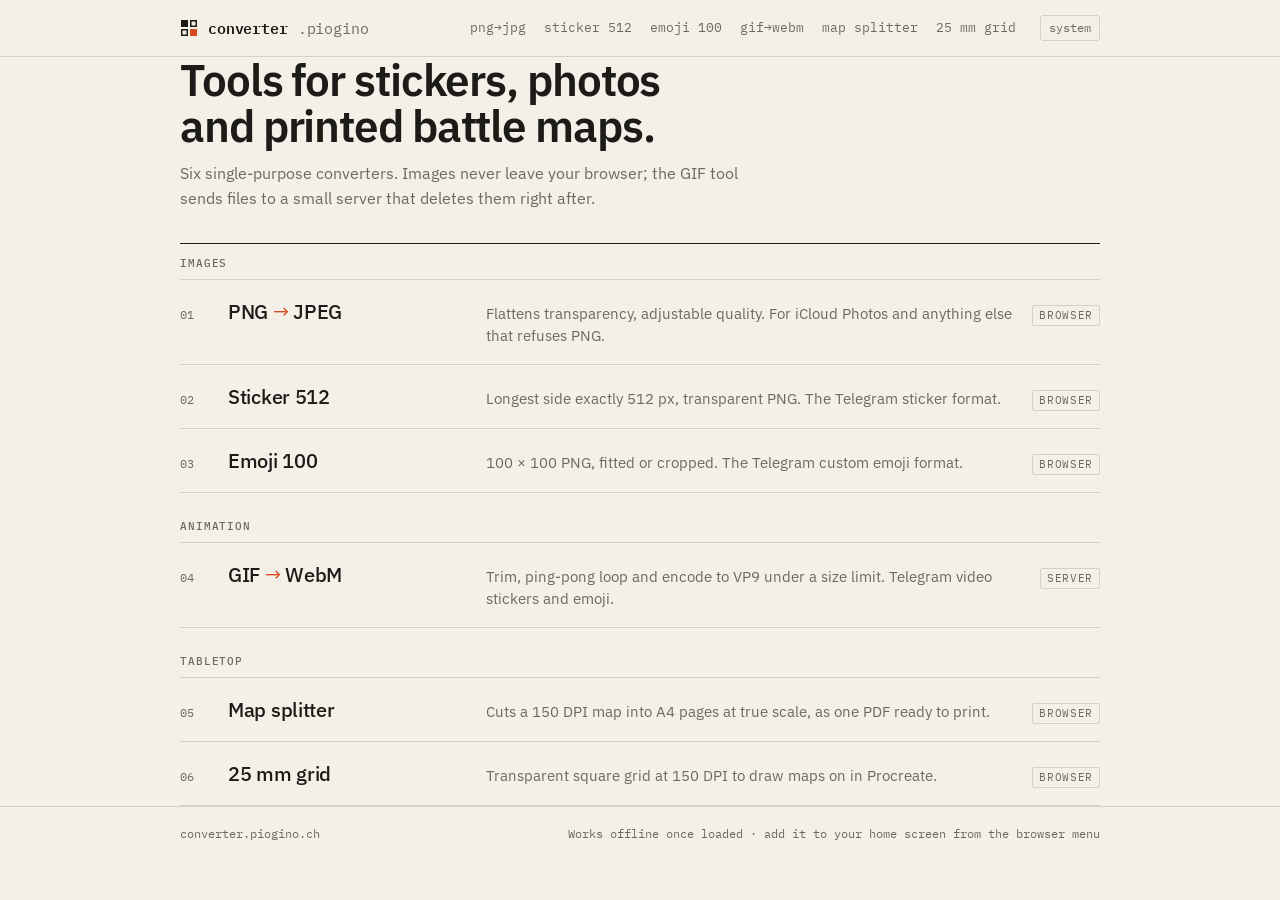
==== index.html @ 62ec0eb8 "Redesign frontend with shared stylesheet and per-tool scripts Replace the old assets/scripts and ass" ====
<!doctype html>
<html lang="en">
<head>
  <meta charset="utf-8">
  <meta name="viewport" content="width=device-width, initial-scale=1">
  <title>converter.piogino</title>
  <meta name="description" content="Small file tools: PNG to JPEG, Telegram stickers and emoji, GIF to WebM, battle map splitting and 25 mm grids.">
  <link rel="canonical" href="https://converter.piogino.ch/">
  <link rel="icon" href="/assets/icons/icon.svg" type="image/svg+xml">
  <link rel="apple-touch-icon" href="/assets/icons/icon-192.png">
  <link rel="manifest" href="/manifest.json">
  <meta name="theme-color" content="#f3f0e8" media="(prefers-color-scheme: light)">
  <meta name="theme-color" content="#151412" media="(prefers-color-scheme: dark)">
  <link rel="preconnect" href="https://fonts.googleapis.com">
  <link rel="preconnect" href="https://fonts.gstatic.com" crossorigin>
  <link rel="stylesheet" href="https://fonts.googleapis.com/css2?family=IBM+Plex+Mono:wght@400;500;600&family=IBM+Plex+Sans:wght@400;500;600&display=swap">
  <link rel="stylesheet" href="/assets/site.css">
  <script>try{var t=localStorage.getItem('preferred-theme');if(t==='light'||t==='dark')document.documentElement.dataset.theme=t}catch(e){}</script>
</head>
<body>
  <header class="site-head">
    <div class="wrap">
      <a class="mark" href="/"><svg viewBox="0 0 18 18" aria-hidden="true"><rect x="1" y="1" width="7" height="7" fill="currentColor"/><rect x="10.75" y="1.75" width="5.5" height="5.5" fill="none" stroke="currentColor" stroke-width="1.5"/><rect x="1.75" y="10.75" width="5.5" height="5.5" fill="none" stroke="currentColor" stroke-width="1.5"/><rect x="10" y="10" width="7" height="7" fill="var(--accent)"/></svg>converter<span>.piogino</span></a>
      <nav class="tools-nav" aria-label="Tools">
        <a href="/pages/converters/png-to-jpeg.html">png→jpg</a>
        <a href="/pages/converters/png-stickers.html">sticker 512</a>
        <a href="/pages/converters/png-icons.html">emoji 100</a>
        <a href="/pages/converters/gif-to-webm.html">gif→webm</a>
        <a href="/pages/converters/image-splitter.html">map splitter</a>
        <a href="/pages/converters/grid-generator.html">25 mm grid</a>
      </nav>
      <button class="theme-btn" type="button">system</button>
    </div>
  </header>

  <main class="wrap">
    <div class="intro">
      <h1>Tools for stickers, photos<br>and printed battle maps.</h1>
      <p>Six single-purpose converters. Images never leave your browser; the GIF tool sends files to a small server that deletes them right after.</p>
    </div>

    <ol class="index">
      <li class="index-group">Images</li>
      <li><a href="/pages/converters/png-to-jpeg.html">
        <span class="n">01</span>
        <span class="t">PNG <span class="arrow">→</span> JPEG</span>
        <span class="d">Flattens transparency, adjustable quality. For iCloud Photos and anything else that refuses PNG.</span>
        <span class="w">browser</span>
      </a></li>
      <li><a href="/pages/converters/png-stickers.html">
        <span class="n">02</span>
        <span class="t">Sticker 512</span>
        <span class="d">Longest side exactly 512 px, transparent PNG. The Telegram sticker format.</span>
        <span class="w">browser</span>
      </a></li>
      <li><a href="/pages/converters/png-icons.html">
        <span class="n">03</span>
        <span class="t">Emoji 100</span>
        <span class="d">100 × 100 PNG, fitted or cropped. The Telegram custom emoji format.</span>
        <span class="w">browser</span>
      </a></li>

      <li class="index-group">Animation</li>
      <li><a href="/pages/converters/gif-to-webm.html">
        <span class="n">04</span>
        <span class="t">GIF <span class="arrow">→</span> WebM</span>
        <span class="d">Trim, ping-pong loop and encode to VP9 under a size limit. Telegram video stickers and emoji.</span>
        <span class="w">server</span>
      </a></li>

      <li class="index-group">Tabletop</li>
      <li><a href="/pages/converters/image-splitter.html">
        <span class="n">05</span>
        <span class="t">Map splitter</span>
        <span class="d">Cuts a 150 DPI map into A4 pages at true scale, as one PDF ready to print.</span>
        <span class="w">browser</span>
      </a></li>
      <li><a href="/pages/converters/grid-generator.html">
        <span class="n">06</span>
        <span class="t">25 mm grid</span>
        <span class="d">Transparent square grid at 150 DPI to draw maps on in Procreate.</span>
        <span class="w">browser</span>
      </a></li>
    </ol>
  </main>

  <footer class="site-foot">
    <div class="wrap">
      <span>converter.piogino.ch</span>
      <span>Works offline once loaded · add it to your home screen from the browser menu</span>
    </div>
  </footer>

  <script src="/assets/js/core.js"></script>
</body>
</html>
---- assets/site.css ----
/* converter.piogino.ch — one stylesheet for every page. */

:root {
  --paper: #f3f0e8;
  --paper-2: #ebe7dc;
  --ink: #1c1b18;
  --muted: #6e695f;
  --rule: #d6d0c2;
  --accent: #d9481f;
  --accent-ink: #ffffff;
  --ok: #2f7d4f;
  --bad: #b3261e;
  --checker-a: #e4dfd3;
  --checker-b: #f3f0e8;

  --sans: "IBM Plex Sans", system-ui, -apple-system, "Segoe UI", sans-serif;
  --mono: "IBM Plex Mono", ui-monospace, "SF Mono", Menlo, Consolas, monospace;
  --radius: 3px;
  --page: 960px;
  color-scheme: light;
}

@media (prefers-color-scheme: dark) {
  :root:not([data-theme="light"]) {
    --paper: #151412;
    --paper-2: #1d1c19;
    --ink: #ebe6da;
    --muted: #9b958a;
    --rule: #34312b;
    --accent: #ff6a3d;
    --accent-ink: #151412;
    --ok: #6cc28d;
    --bad: #ff8a80;
    --checker-a: #24221e;
    --checker-b: #1b1a17;
    color-scheme: dark;
  }
}
:root[data-theme="dark"] {
  --paper: #151412;
  --paper-2: #1d1c19;
  --ink: #ebe6da;
  --muted: #9b958a;
  --rule: #34312b;
  --accent: #ff6a3d;
  --accent-ink: #151412;
  --ok: #6cc28d;
  --bad: #ff8a80;
  --checker-a: #24221e;
  --checker-b: #1b1a17;
  color-scheme: dark;
}

*, *::before, *::after { box-sizing: border-box; }

html { -webkit-text-size-adjust: 100%; }

body {
  margin: 0;
  background: var(--paper);
  color: var(--ink);
  font: 400 16px/1.55 var(--sans);
  -webkit-font-smoothing: antialiased;
}

a { color: inherit; text-decoration-color: var(--rule); text-underline-offset: 3px; }
a:hover { text-decoration-color: var(--accent); }

:focus-visible { outline: 2px solid var(--accent); outline-offset: 2px; }

.wrap { max-width: var(--page); margin: 0 auto; padding: 0 20px; }

/* ---------- header ---------- */

.site-head {
  border-bottom: 1px solid var(--rule);
}
.site-head .wrap {
  display: flex;
  align-items: center;
  gap: 24px;
  min-height: 56px;
  flex-wrap: wrap;
}
.mark {
  font: 600 15px/1 var(--mono);
  letter-spacing: -0.01em;
  text-decoration: none;
  display: inline-flex;
  align-items: center;
  gap: 10px;
}
.mark span { color: var(--muted); font-weight: 400; }
.mark svg { width: 18px; height: 18px; }

.tools-nav {
  display: flex;
  gap: 4px 18px;
  flex-wrap: wrap;
  font: 400 13px/1 var(--mono);
  margin-left: auto;
}
.tools-nav a {
  text-decoration: none;
  color: var(--muted);
  padding: 6px 0;
  border-bottom: 2px solid transparent;
}
.tools-nav a:hover { color: var(--ink); }
.tools-nav a[aria-current="page"] { color: var(--ink); border-bottom-color: var(--accent); }

.theme-btn {
  background: none;
  border: 1px solid var(--rule);
  border-radius: var(--radius);
  color: var(--muted);
  font: 400 12px/1 var(--mono);
  padding: 6px 8px;
  cursor: pointer;
}
.theme-btn:hover { color: var(--ink); border-color: var(--ink); }

@media (max-width: 720px) {
  .tools-nav { order: 3; width: 100%; margin: 0 0 10px; gap: 2px 14px; }
}

/* ---------- page intro ---------- */

main { padding: 40px 0 72px; }

.intro { margin-bottom: 32px; }
.intro h1 {
  font-size: clamp(30px, 5vw, 44px);
  line-height: 1.05;
  letter-spacing: -0.025em;
  font-weight: 600;
  margin: 0 0 12px;
}
.intro h1 .arrow { color: var(--accent); font-weight: 400; }
.intro p { margin: 0; max-width: 60ch; color: var(--muted); }

.spec {
  display: flex;
  flex-wrap: wrap;
  gap: 6px 20px;
  margin-top: 16px;
  font: 400 12px/1.4 var(--mono);
  color: var(--muted);
  text-transform: uppercase;
  letter-spacing: 0.04em;
}
.spec b { color: var(--ink); font-weight: 500; }

/* ---------- form controls ---------- */

.panel {
  display: grid;
  grid-template-columns: repeat(auto-fit, minmax(200px, 1fr));
  gap: 20px 32px;
  padding: 20px 0;
  border-top: 1px solid var(--rule);
  border-bottom: 1px solid var(--rule);
  margin-bottom: 24px;
}
.field { display: flex; flex-direction: column; gap: 8px; min-width: 0; }
.field > label, .field > .label, legend {
  font: 500 11px/1 var(--mono);
  text-transform: uppercase;
  letter-spacing: 0.08em;
  color: var(--muted);
}
fieldset { border: 0; margin: 0; padding: 0; min-width: 0; }
fieldset legend { padding: 0; margin-bottom: 8px; }
.field output, .value {
  font: 400 13px/1 var(--mono);
  color: var(--ink);
}
.row { display: flex; align-items: center; gap: 12px; }
.row > input[type="range"] { flex: 1; }
.hint { font-size: 13px; color: var(--muted); margin: 0; }

input[type="range"] {
  -webkit-appearance: none;
  appearance: none;
  height: 20px;
  background: transparent;
  margin: 0;
  min-width: 0;
}
input[type="range"]::-webkit-slider-runnable-track { height: 2px; background: var(--rule); }
input[type="range"]::-moz-range-track { height: 2px; background: var(--rule); }
input[type="range"]::-webkit-slider-thumb {
  -webkit-appearance: none;
  width: 14px; height: 14px; margin-top: -6px;
  border-radius: 50%;
  background: var(--ink);
  border: 0;
}
input[type="range"]::-moz-range-thumb {
  width: 14px; height: 14px; border-radius: 50%; background: var(--ink); border: 0;
}
input[type="range"]:hover::-webkit-slider-thumb { background: var(--accent); }
input[type="range"]:hover::-moz-range-thumb { background: var(--accent); }

input[type="number"], input[type="text"], select {
  font: 400 14px/1 var(--mono);
  color: var(--ink);
  background: var(--paper);
  border: 1px solid var(--rule);
  border-radius: var(--radius);
  padding: 8px 10px;
  width: 100%;
  min-width: 0;
}
input[type="number"]:focus, select:focus { border-color: var(--ink); outline: none; }

input[type="color"] {
  width: 40px; height: 32px;
  padding: 2px;
  border: 1px solid var(--rule);
  border-radius: var(--radius);
  background: var(--paper);
  cursor: pointer;
}

/* segmented control built from radio inputs */
.seg {
  display: inline-flex;
  border: 1px solid var(--rule);
  border-radius: var(--radius);
  overflow: hidden;
  flex-wrap: wrap;
  max-width: 100%;
}
.seg label { position: relative; cursor: pointer; }
.seg input { position: absolute; opacity: 0; inset: 0; margin: 0; cursor: pointer; }
.seg span {
  display: block;
  padding: 7px 12px;
  font: 400 13px/1.2 var(--mono);
  color: var(--muted);
  border-right: 1px solid var(--rule);
  white-space: nowrap;
}
.seg label:last-child span { border-right: 0; }
.seg input:checked + span { background: var(--ink); color: var(--paper); }
.seg input:focus-visible + span { outline: 2px solid var(--accent); outline-offset: -2px; }

.check { display: inline-flex; align-items: center; gap: 8px; font-size: 14px; cursor: pointer; }
.check input { accent-color: var(--accent); width: 16px; height: 16px; margin: 0; }

/* ---------- buttons ---------- */

.btn {
  display: inline-flex;
  align-items: center;
  justify-content: center;
  gap: 8px;
  font: 500 14px/1 var(--sans);
  padding: 11px 16px;
  border-radius: var(--radius);
  border: 1px solid var(--ink);
  background: var(--ink);
  color: var(--paper);
  cursor: pointer;
  text-decoration: none;
  white-space: nowrap;
}
.btn:hover { background: var(--accent); border-color: var(--accent); color: var(--accent-ink); }
.btn.ghost { background: transparent; color: var(--ink); border-color: var(--rule); }
.btn.ghost:hover { border-color: var(--ink); background: transparent; color: var(--ink); }
.btn.small { padding: 7px 10px; font-size: 13px; }
.btn:disabled { opacity: 0.4; cursor: not-allowed; }
.btn:disabled:hover { background: var(--ink); border-color: var(--ink); color: var(--paper); }
.btn.ghost:disabled:hover { background: transparent; color: var(--ink); border-color: var(--rule); }

.actions { display: flex; flex-wrap: wrap; gap: 10px; align-items: center; }

/* ---------- drop zone ---------- */

.drop {
  position: relative;
  display: grid;
  place-items: center;
  text-align: center;
  min-height: 180px;
  padding: 32px 20px;
  border: 1.5px dashed var(--rule);
  border-radius: var(--radius);
  cursor: pointer;
  transition: border-color 0.12s, background 0.12s;
}
.drop:hover, .drop.over { border-color: var(--accent); }
.drop.over { background: var(--paper-2); }
.drop.busy { pointer-events: none; opacity: 0.6; }
.drop strong { display: block; font-size: 18px; font-weight: 500; letter-spacing: -0.01em; }
.drop small { display: block; margin-top: 6px; color: var(--muted); font: 400 12px/1.4 var(--mono); }
.drop input[type="file"] { position: absolute; width: 1px; height: 1px; opacity: 0; pointer-events: none; }

/* ---------- messages ---------- */

.msg {
  margin: 16px 0 0;
  padding: 10px 12px;
  border-left: 3px solid var(--muted);
  background: var(--paper-2);
  font-size: 14px;
}
.msg.bad { border-left-color: var(--bad); }
.msg.ok { border-left-color: var(--ok); }
.msg:empty { display: none; }

.busy-line { display: inline-flex; align-items: center; gap: 10px; }
.busy-line::before {
  content: "";
  width: 10px; height: 10px;
  border: 1.5px solid var(--muted);
  border-top-color: transparent;
  border-radius: 50%;
  animation: spin 0.7s linear infinite;
}
@keyframes spin { to { transform: rotate(360deg); } }

/* ---------- results ---------- */

.results { margin-top: 28px; }
.results:empty { display: none; }
.results-head {
  display: flex;
  align-items: baseline;
  justify-content: space-between;
  gap: 12px;
  flex-wrap: wrap;
  padding-bottom: 10px;
  border-bottom: 1px solid var(--ink);
}
.results-head h2 { font: 500 11px/1 var(--mono); text-transform: uppercase; letter-spacing: 0.08em; margin: 0; color: var(--muted); }
.result {
  display: grid;
  grid-template-columns: auto minmax(0, 1fr) auto auto;
  align-items: center;
  gap: 14px;
  padding: 10px 0;
  border-bottom: 1px solid var(--rule);
  font-size: 14px;
}
.result .thumb {
  width: 44px; height: 44px;
  object-fit: contain;
  background: repeating-conic-gradient(var(--checker-a) 0 25%, var(--checker-b) 0 50%) 0 0 / 10px 10px;
  border-radius: 2px;
}
.result .thumb.blank { display: block; }
.result .name { overflow: hidden; text-overflow: ellipsis; white-space: nowrap; }
.result .meta { font: 400 12px/1.3 var(--mono); color: var(--muted); white-space: nowrap; }
.result.failed .meta { color: var(--bad); white-space: normal; }
.result.warn .meta { color: var(--accent); }
.result a.dl { font: 500 13px/1 var(--mono); text-decoration: none; color: var(--accent); }
.result a.dl:hover { text-decoration: underline; }

@media (max-width: 560px) {
  .result { grid-template-columns: auto minmax(0, 1fr) auto; }
  .result .meta { grid-column: 2 / 4; grid-row: 2; white-space: normal; }
}

/* ---------- notes ---------- */

.notes {
  margin-top: 56px;
  padding-top: 20px;
  border-top: 1px solid var(--rule);
  display: grid;
  grid-template-columns: repeat(auto-fit, minmax(240px, 1fr));
  gap: 20px 40px;
  font-size: 14px;
  color: var(--muted);
}
.notes h2 { font: 500 11px/1 var(--mono); text-transform: uppercase; letter-spacing: 0.08em; color: var(--ink); margin: 0 0 10px; }
.notes p, .notes ul, .notes ol { margin: 0 0 8px; }
.notes ul, .notes ol { padding-left: 18px; }
.notes code { font: 400 12.5px var(--mono); color: var(--ink); }

/* ---------- footer ---------- */

.site-foot {
  border-top: 1px solid var(--rule);
  font: 400 12px/1.5 var(--mono);
  color: var(--muted);
}
.site-foot .wrap { display: flex; justify-content: space-between; gap: 12px; flex-wrap: wrap; padding-top: 18px; padding-bottom: 28px; }

/* ---------- landing ---------- */

.index { list-style: none; margin: 0; padding: 0; border-top: 1px solid var(--ink); }
.index-group {
  font: 500 11px/1 var(--mono);
  text-transform: uppercase;
  letter-spacing: 0.08em;
  color: var(--muted);
  padding: 28px 0 10px;
  border-bottom: 1px solid var(--rule);
}
.index-group:first-child { padding-top: 14px; }
.index a {
  display: grid;
  grid-template-columns: 3ch minmax(0, 15rem) minmax(0, 1fr) auto;
  gap: 18px;
  align-items: baseline;
  padding: 16px 0;
  border-bottom: 1px solid var(--rule);
  text-decoration: none;
}
.index .n { font: 400 12px/1 var(--mono); color: var(--muted); }
.index .t { font-size: 20px; font-weight: 500; letter-spacing: -0.015em; }
.index .t .arrow { color: var(--accent); font-weight: 400; }
.index .d { color: var(--muted); font-size: 14.5px; }
.index .w { font: 400 11px/1 var(--mono); text-transform: uppercase; letter-spacing: 0.06em; color: var(--muted); border: 1px solid var(--rule); padding: 4px 6px; border-radius: 2px; }
.index a:hover .t { color: var(--accent); }
.index a:hover .n { color: var(--accent); }

@media (max-width: 720px) {
  .index a { grid-template-columns: 3ch minmax(0, 1fr) auto; row-gap: 6px; }
  .index .d { grid-column: 2 / 4; }
  .index .w { grid-row: 1; grid-column: 3; }
}

/* ---------- tool-specific bits shared by several pages ---------- */

.stage {
  background: repeating-conic-gradient(var(--checker-a) 0 25%, var(--checker-b) 0 50%) 0 0 / 16px 16px;
  border: 1px solid var(--rule);
  border-radius: var(--radius);
  display: grid;
  place-items: center;
  overflow: hidden;
  padding: 16px;
}
.stage canvas, .stage video, .stage img { max-width: 100%; height: auto; display: block; }

.two-col { display: grid; grid-template-columns: minmax(0, 1.4fr) minmax(0, 1fr); gap: 28px; align-items: start; }
@media (max-width: 820px) { .two-col { grid-template-columns: minmax(0, 1fr); } }

.facts { margin: 0; display: grid; grid-template-columns: auto 1fr; gap: 8px 16px; font-size: 14px; }
.facts dt { font: 400 12px/1.6 var(--mono); color: var(--muted); text-transform: uppercase; letter-spacing: 0.04em; }
.facts dd { margin: 0; font-family: var(--mono); font-size: 13.5px; }
.facts .warn { color: var(--accent); }

[hidden] { display: none !important; }

.visually-hidden {
  position: absolute !important;
  width: 1px; height: 1px; overflow: hidden;
  clip: rect(0 0 0 0); white-space: nowrap;
}

/* ---------- side panels (splitter, grid) ---------- */

.panel.stacked { grid-template-columns: minmax(0, 1fr); gap: 18px; margin: 20px 0; }
.two-col > div > .panel.stacked:first-child { margin-top: 0; }
.row.split { gap: 20px; align-items: flex-start; }
.row.split > .field { flex: 1; }
.facts { padding: 4px 0; }

.grid-stage { min-height: 320px; }
.grid-stage canvas { image-rendering: auto; box-shadow: 0 0 0 1px var(--rule); }

/* ---------- GIF trimmer ---------- */

.editor { margin-top: 28px; }
.editor-head {
  display: flex; justify-content: space-between; align-items: center; gap: 12px;
  padding-bottom: 10px; margin-bottom: 14px; border-bottom: 1px solid var(--ink);
}
.editor-name { font: 500 14px/1.3 var(--mono); overflow: hidden; text-overflow: ellipsis; white-space: nowrap; }
.editor-stage { min-height: 200px; }
.editor-stage video, .editor-stage img { max-height: 380px; width: auto; }

.timeline { margin: 18px 0 6px; user-select: none; -webkit-user-select: none; }
.tl-track {
  position: relative;
  height: 44px;
  background: var(--paper-2);
  border: 1px solid var(--rule);
  border-radius: var(--radius);
  touch-action: none;
  cursor: pointer;
}
.tl-sel {
  position: absolute; top: -1px; bottom: -1px;
  background: color-mix(in srgb, var(--accent) 16%, transparent);
  border: 2px solid var(--accent);
  border-radius: var(--radius);
  cursor: grab;
}
.tl-sel.dragging { cursor: grabbing; }
.tl-handle {
  position: absolute; top: 50%;
  width: 14px; height: 30px; margin-top: -15px;
  background: var(--accent);
  border-radius: 2px;
  cursor: ew-resize;
  touch-action: none;
}
.tl-handle::after { /* bigger touch target */
  content: ""; position: absolute; inset: -10px -12px;
}
#hStart { left: -8px; }
#hEnd { right: -8px; }
.tl-head {
  position: absolute; top: -6px; bottom: -6px; width: 2px; margin-left: -1px;
  background: var(--ink);
  pointer-events: none;
}
.tl-scale { display: flex; justify-content: space-between; font: 400 11px/1 var(--mono); color: var(--muted); margin-top: 8px; }

.editor-controls { display: flex; flex-wrap: wrap; align-items: flex-end; gap: 14px 18px; margin: 16px 0 6px; }
.field.compact { gap: 6px; }
.field.compact input { width: 92px; }
.field.compact .value { display: block; padding: 8px 0; min-width: 6ch; }
.field.compact .value.over { color: var(--accent); }
.editor-presets { display: inline-flex; gap: 8px; flex-wrap: wrap; margin-left: auto; }
.editor .actions { margin-top: 14px; }
@media (max-width: 640px) { .editor-presets { margin-left: 0; } }
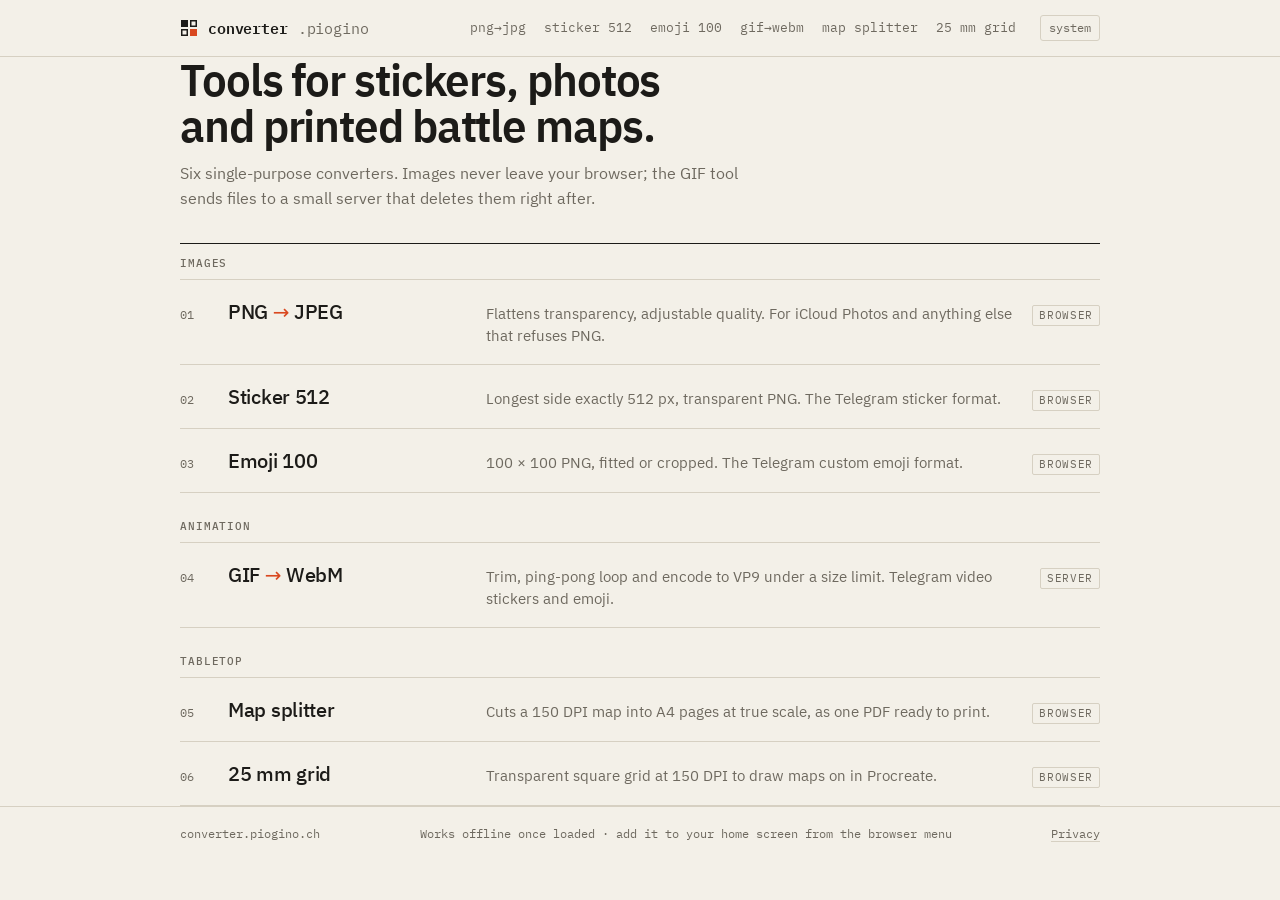
==== commit 75ac728a: "Add privacy page, self-host fonts and jsPDF Serve IBM Plex and jsPDF from the site instead of Google" ====
--- a/index.html
+++ b/index.html
@@ -11,9 +11,6 @@
   <link rel="manifest" href="/manifest.json">
   <meta name="theme-color" content="#f3f0e8" media="(prefers-color-scheme: light)">
   <meta name="theme-color" content="#151412" media="(prefers-color-scheme: dark)">
-  <link rel="preconnect" href="https://fonts.googleapis.com">
-  <link rel="preconnect" href="https://fonts.gstatic.com" crossorigin>
-  <link rel="stylesheet" href="https://fonts.googleapis.com/css2?family=IBM+Plex+Mono:wght@400;500;600&family=IBM+Plex+Sans:wght@400;500;600&display=swap">
   <link rel="stylesheet" href="/assets/site.css">
   <script>try{var t=localStorage.getItem('preferred-theme');if(t==='light'||t==='dark')document.documentElement.dataset.theme=t}catch(e){}</script>
 </head>
@@ -88,6 +85,7 @@
     <div class="wrap">
       <span>converter.piogino.ch</span>
       <span>Works offline once loaded · add it to your home screen from the browser menu</span>
+      <a href="/privacy.html">Privacy</a>
     </div>
   </footer>
 
--- a/assets/site.css
+++ b/assets/site.css
@@ -1,4 +1,12 @@
 /* converter.piogino.ch — one stylesheet for every page. */
+
+/* IBM Plex, served from this site (SIL Open Font License, see assets/fonts/OFL.txt). */
+@font-face { font-family: "IBM Plex Sans"; font-weight: 400; font-style: normal; font-display: swap; src: url("/assets/fonts/ibm-plex-sans-400.woff2") format("woff2"); }
+@font-face { font-family: "IBM Plex Sans"; font-weight: 500; font-style: normal; font-display: swap; src: url("/assets/fonts/ibm-plex-sans-500.woff2") format("woff2"); }
+@font-face { font-family: "IBM Plex Sans"; font-weight: 600; font-style: normal; font-display: swap; src: url("/assets/fonts/ibm-plex-sans-600.woff2") format("woff2"); }
+@font-face { font-family: "IBM Plex Mono"; font-weight: 400; font-style: normal; font-display: swap; src: url("/assets/fonts/ibm-plex-mono-400.woff2") format("woff2"); }
+@font-face { font-family: "IBM Plex Mono"; font-weight: 500; font-style: normal; font-display: swap; src: url("/assets/fonts/ibm-plex-mono-500.woff2") format("woff2"); }
+@font-face { font-family: "IBM Plex Mono"; font-weight: 600; font-style: normal; font-display: swap; src: url("/assets/fonts/ibm-plex-mono-600.woff2") format("woff2"); }
 
 :root {
   --paper: #f3f0e8;
@@ -521,3 +529,18 @@
 .editor-presets { display: inline-flex; gap: 8px; flex-wrap: wrap; margin-left: auto; }
 .editor .actions { margin-top: 14px; }
 @media (max-width: 640px) { .editor-presets { margin-left: 0; } }
+
+/* ---------- text pages (privacy) ---------- */
+
+.prose { max-width: 680px; padding-top: 40px; padding-bottom: 56px; }
+.prose h1 { font: 600 32px/1.15 var(--sans); letter-spacing: -0.01em; margin: 0 0 6px; }
+.prose h2 { font: 600 18px/1.3 var(--sans); margin: 34px 0 8px; }
+.prose p, .prose ul { margin: 0 0 12px; }
+.prose ul { padding-left: 20px; }
+.prose code { font: 400 0.9em var(--mono); background: var(--paper-2); padding: 1px 4px; border-radius: var(--radius); }
+.prose .updated { font: 400 12px/1.5 var(--mono); color: var(--muted); margin-bottom: 26px; }
+.table-wrap { overflow-x: auto; margin: 0 0 12px; }
+.prose table { border-collapse: collapse; width: 100%; font-size: 14px; }
+.prose th, .prose td { text-align: left; vertical-align: top; padding: 10px 12px 10px 0; border-bottom: 1px solid var(--rule); }
+.prose th { font: 500 11px/1.3 var(--mono); text-transform: uppercase; letter-spacing: 0.08em; color: var(--muted); border-bottom-color: var(--ink); }
+@media (max-width: 560px) { .prose th, .prose td { min-width: 9em; } }
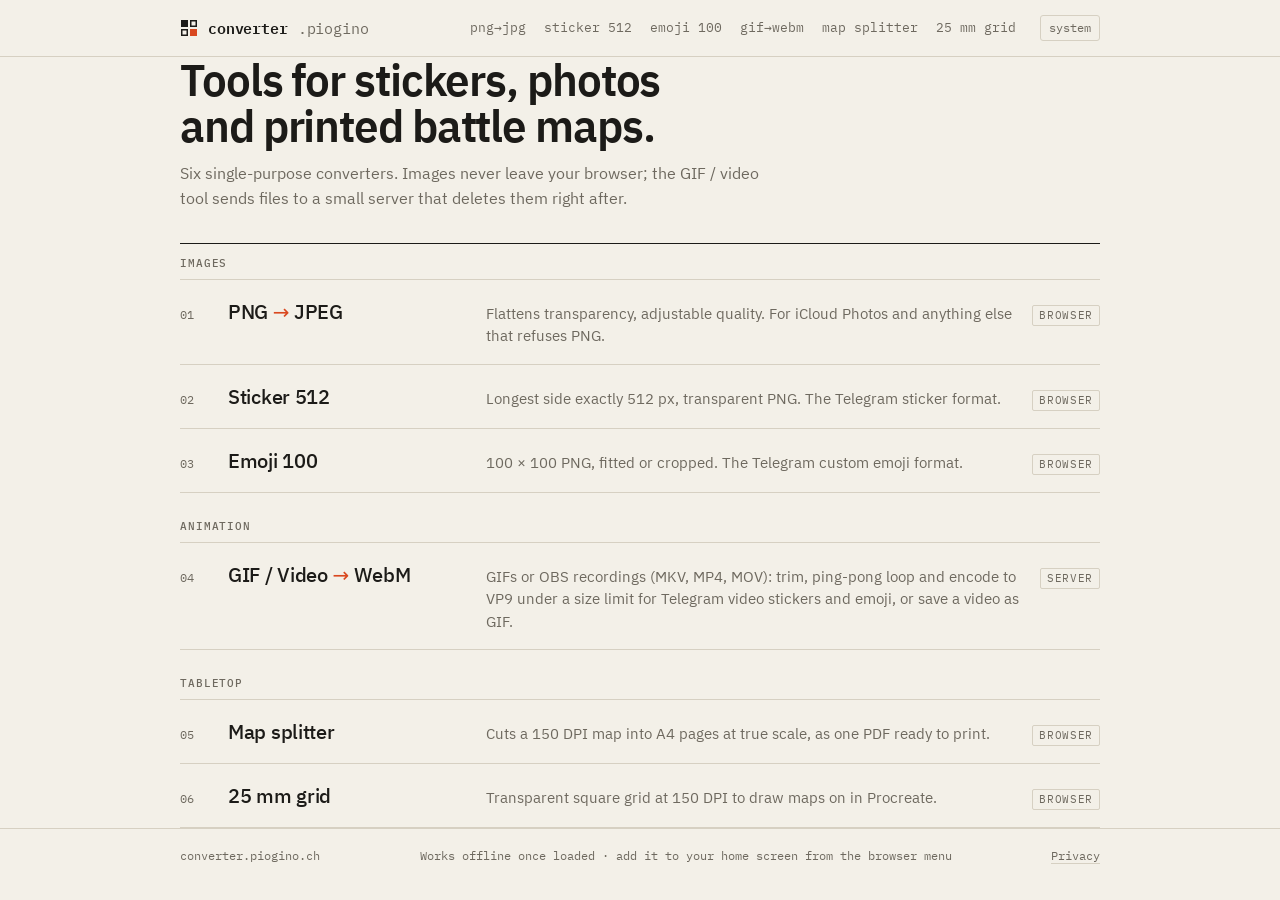
==== commit af3f5c6b: "GIF tool: accept OBS videos (MKV/MP4/MOV), save videos as GIF with live preview - Videos open in the" ====
--- a/index.html
+++ b/index.html
@@ -4,7 +4,7 @@
   <meta charset="utf-8">
   <meta name="viewport" content="width=device-width, initial-scale=1">
   <title>converter.piogino</title>
-  <meta name="description" content="Small file tools: PNG to JPEG, Telegram stickers and emoji, GIF to WebM, battle map splitting and 25 mm grids.">
+  <meta name="description" content="Small file tools: PNG to JPEG, Telegram stickers and emoji, GIF and video to WebM, battle map splitting and 25 mm grids.">
   <link rel="canonical" href="https://converter.piogino.ch/">
   <link rel="icon" href="/assets/icons/icon.svg" type="image/svg+xml">
   <link rel="apple-touch-icon" href="/assets/icons/icon-192.png">
@@ -33,7 +33,7 @@
   <main class="wrap">
     <div class="intro">
       <h1>Tools for stickers, photos<br>and printed battle maps.</h1>
-      <p>Six single-purpose converters. Images never leave your browser; the GIF tool sends files to a small server that deletes them right after.</p>
+      <p>Six single-purpose converters. Images never leave your browser; the GIF / video tool sends files to a small server that deletes them right after.</p>
     </div>
 
     <ol class="index">
@@ -60,8 +60,8 @@
       <li class="index-group">Animation</li>
       <li><a href="/pages/converters/gif-to-webm.html">
         <span class="n">04</span>
-        <span class="t">GIF <span class="arrow">→</span> WebM</span>
-        <span class="d">Trim, ping-pong loop and encode to VP9 under a size limit. Telegram video stickers and emoji.</span>
+        <span class="t">GIF / Video <span class="arrow">→</span> WebM</span>
+        <span class="d">GIFs or OBS recordings (MKV, MP4, MOV): trim, ping-pong loop and encode to VP9 under a size limit for Telegram video stickers and emoji, or save a video as GIF.</span>
         <span class="w">server</span>
       </a></li>
 
--- a/assets/site.css
+++ b/assets/site.css
@@ -528,6 +528,11 @@
 .field.compact .value.over { color: var(--accent); }
 .editor-presets { display: inline-flex; gap: 8px; flex-wrap: wrap; margin-left: auto; }
 .editor .actions { margin-top: 14px; }
+.gif-preview { margin: 12px 0 0; }
+.gif-preview .stage { min-height: 80px; }
+.gif-preview img { max-height: 380px; width: auto; }
+.gif-preview figcaption { margin-top: 6px; font-family: var(--mono); }
+.gif-preview.stale img { opacity: 0.45; }
 @media (max-width: 640px) { .editor-presets { margin-left: 0; } }
 
 /* ---------- text pages (privacy) ---------- */
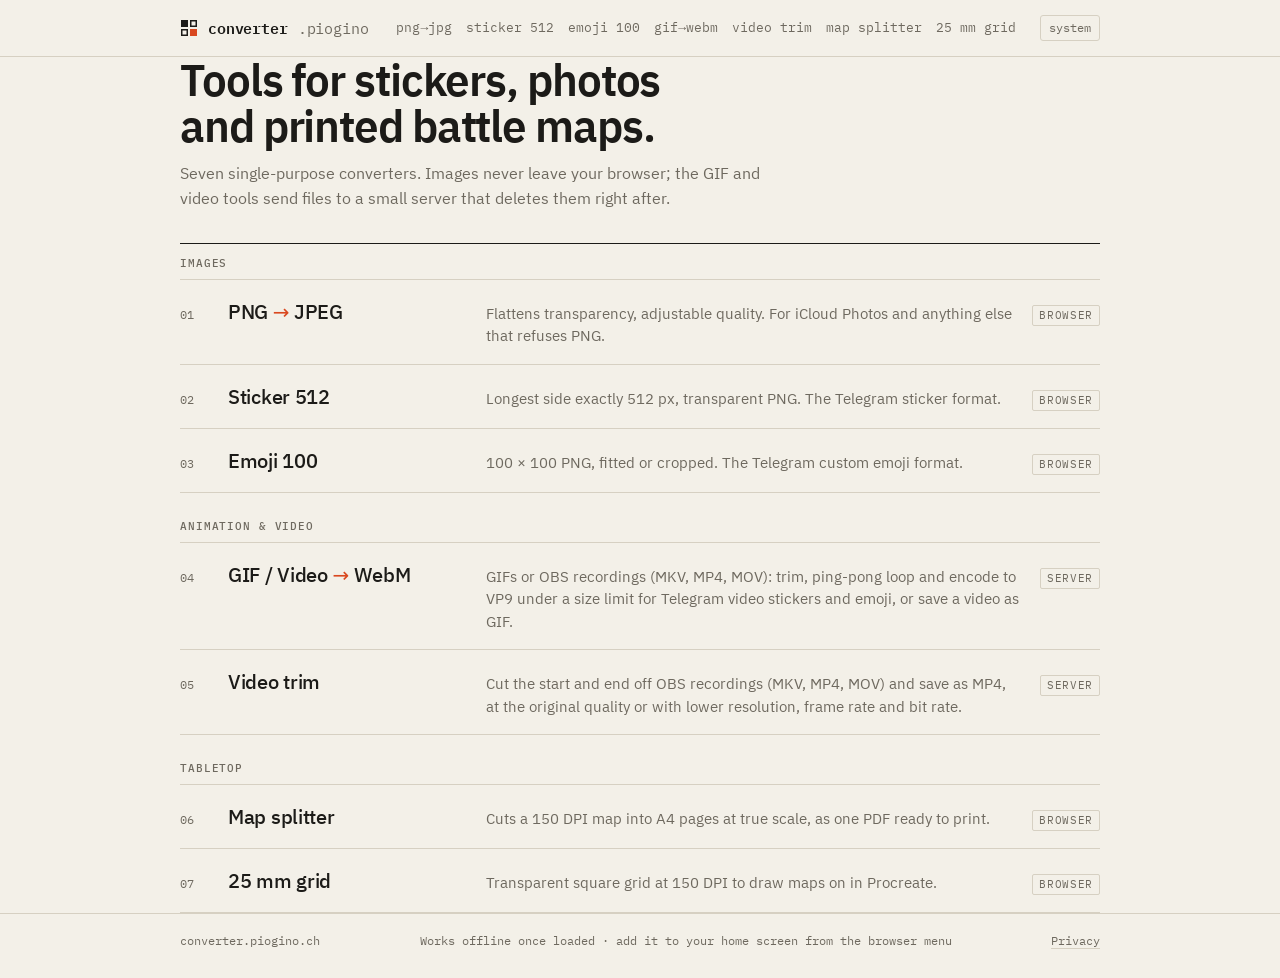
==== commit ce2ee2ec: "Add video trim tool, crop and sticker layout with Telegram-style preview - Video trim page: cut OBS " ====
--- a/index.html
+++ b/index.html
@@ -4,7 +4,7 @@
   <meta charset="utf-8">
   <meta name="viewport" content="width=device-width, initial-scale=1">
   <title>converter.piogino</title>
-  <meta name="description" content="Small file tools: PNG to JPEG, Telegram stickers and emoji, GIF and video to WebM, battle map splitting and 25 mm grids.">
+  <meta name="description" content="Small file tools: PNG to JPEG, Telegram stickers and emoji, GIF and video to WebM, video trimming, battle map splitting and 25 mm grids.">
   <link rel="canonical" href="https://converter.piogino.ch/">
   <link rel="icon" href="/assets/icons/icon.svg" type="image/svg+xml">
   <link rel="apple-touch-icon" href="/assets/icons/icon-192.png">
@@ -23,6 +23,7 @@
         <a href="/pages/converters/png-stickers.html">sticker 512</a>
         <a href="/pages/converters/png-icons.html">emoji 100</a>
         <a href="/pages/converters/gif-to-webm.html">gif→webm</a>
+        <a href="/pages/converters/video-trim.html">video trim</a>
         <a href="/pages/converters/image-splitter.html">map splitter</a>
         <a href="/pages/converters/grid-generator.html">25 mm grid</a>
       </nav>
@@ -33,7 +34,7 @@
   <main class="wrap">
     <div class="intro">
       <h1>Tools for stickers, photos<br>and printed battle maps.</h1>
-      <p>Six single-purpose converters. Images never leave your browser; the GIF / video tool sends files to a small server that deletes them right after.</p>
+      <p>Seven single-purpose converters. Images never leave your browser; the GIF and video tools send files to a small server that deletes them right after.</p>
     </div>
 
     <ol class="index">
@@ -57,23 +58,29 @@
         <span class="w">browser</span>
       </a></li>
 
-      <li class="index-group">Animation</li>
+      <li class="index-group">Animation &amp; video</li>
       <li><a href="/pages/converters/gif-to-webm.html">
         <span class="n">04</span>
         <span class="t">GIF / Video <span class="arrow">→</span> WebM</span>
         <span class="d">GIFs or OBS recordings (MKV, MP4, MOV): trim, ping-pong loop and encode to VP9 under a size limit for Telegram video stickers and emoji, or save a video as GIF.</span>
         <span class="w">server</span>
       </a></li>
+      <li><a href="/pages/converters/video-trim.html">
+        <span class="n">05</span>
+        <span class="t">Video trim</span>
+        <span class="d">Cut the start and end off OBS recordings (MKV, MP4, MOV) and save as MP4, at the original quality or with lower resolution, frame rate and bit rate.</span>
+        <span class="w">server</span>
+      </a></li>
 
       <li class="index-group">Tabletop</li>
       <li><a href="/pages/converters/image-splitter.html">
-        <span class="n">05</span>
+        <span class="n">06</span>
         <span class="t">Map splitter</span>
         <span class="d">Cuts a 150 DPI map into A4 pages at true scale, as one PDF ready to print.</span>
         <span class="w">browser</span>
       </a></li>
       <li><a href="/pages/converters/grid-generator.html">
-        <span class="n">06</span>
+        <span class="n">07</span>
         <span class="t">25 mm grid</span>
         <span class="d">Transparent square grid at 150 DPI to draw maps on in Procreate.</span>
         <span class="w">browser</span>
--- a/assets/site.css
+++ b/assets/site.css
@@ -103,7 +103,7 @@
 
 .tools-nav {
   display: flex;
-  gap: 4px 18px;
+  gap: 4px 14px;
   flex-wrap: wrap;
   font: 400 13px/1 var(--mono);
   margin-left: auto;
@@ -524,10 +524,64 @@
 .editor-controls { display: flex; flex-wrap: wrap; align-items: flex-end; gap: 14px 18px; margin: 16px 0 6px; }
 .field.compact { gap: 6px; }
 .field.compact input { width: 92px; }
+.field.compact .seg input { width: auto; }
 .field.compact .value { display: block; padding: 8px 0; min-width: 6ch; }
 .field.compact .value.over { color: var(--accent); }
 .editor-presets { display: inline-flex; gap: 8px; flex-wrap: wrap; margin-left: auto; }
 .editor .actions { margin-top: 14px; }
+.video-cut { margin-top: 18px; }
+.crop-wrap { position: relative; line-height: 0; }
+.crop-wrap.cropping { cursor: crosshair; touch-action: none; user-select: none; -webkit-user-select: none; overflow: hidden; }
+.crop-box { position: absolute; box-shadow: 0 0 0 9999px rgb(0 0 0 / 0.5); outline: 1px solid #fff; cursor: move; }
+.crop-handle { position: absolute; width: 14px; height: 14px; margin: -7px 0 0 -7px; background: #fff; border: 2px solid var(--accent); }
+.crop-handle.nw { left: 0; top: 0; cursor: nwse-resize; }
+.crop-handle.n { left: 50%; top: 0; cursor: ns-resize; }
+.crop-handle.ne { left: 100%; top: 0; cursor: nesw-resize; }
+.crop-handle.e { left: 100%; top: 50%; cursor: ew-resize; }
+.crop-handle.se { left: 100%; top: 100%; cursor: nwse-resize; }
+.crop-handle.s { left: 50%; top: 100%; cursor: ns-resize; }
+.crop-handle.sw { left: 0; top: 100%; cursor: nesw-resize; }
+.crop-handle.w { left: 0; top: 50%; cursor: ew-resize; }
+.crop-box.square .crop-handle:is(.n, .e, .s, .w) { display: none; }
+@media (pointer: coarse) { .crop-handle { width: 22px; height: 22px; margin: -11px 0 0 -11px; } }
+.crop-controls { align-items: center; margin-top: 12px; }
+.crop-info { flex: 1 1 260px; font-family: var(--mono); }
+.crop-info.warn { color: var(--accent); }
+.layout-controls { margin-top: 4px; }
+.layout-range input[type="range"] { width: 140px; }
+.layout-range .label output { color: var(--ink); margin-left: 4px; }
+
+/* Telegram-style chat for the sticker preview (Telegram Desktop's night theme colours; fixed, whatever the site theme) */
+.tg-preview { margin: 14px 0 0; }
+.tg-preview figcaption { margin-top: 8px; display: flex; flex-wrap: wrap; gap: 6px 16px; align-items: center; }
+.tg-chat {
+  background: #0e1621;
+  border-radius: var(--radius);
+  padding: 14px 12px;
+  display: flex;
+  flex-direction: column;
+  gap: 6px;
+  max-width: 560px;
+  font: 14px/1.35 system-ui, -apple-system, "Segoe UI", Roboto, sans-serif;
+  color: #f5f5f5;
+}
+.tg-row { display: flex; }
+.tg-row.out { justify-content: flex-end; }
+.tg-bubble { background: #182533; border-radius: 12px; padding: 6px 10px 6px; max-width: 75%; }
+.tg-row.out .tg-bubble { background: #2b5278; }
+.tg-bubble time { font-size: 12px; color: #6d7f8f; margin-left: 8px; float: right; margin-top: 4px; }
+.tg-row.out .tg-bubble time { color: #7da8d3; }
+.tg-sticker { position: relative; line-height: 0; }
+.tg-sticker canvas { display: block; }
+.tg-sticker time {
+  position: absolute; right: 4px; bottom: 4px;
+  font: 12px/1 system-ui, sans-serif; color: #fff;
+  background: rgb(0 0 0 / 0.4); border-radius: 9px; padding: 3px 7px;
+}
+.tg-emoji { display: inline-block; width: 20px; height: 20px; vertical-align: -4px; }
+.tg-chat.edges .tg-sticker canvas, .tg-chat.edges .tg-emoji { outline: 1px dashed rgb(255 255 255 / 0.5); }
+.tg-chat .tg-emoji-row, .tg-chat.emoji .tg-sticker-row { display: none; }
+.tg-chat.emoji .tg-emoji-row { display: flex; }
 .gif-preview { margin: 12px 0 0; }
 .gif-preview .stage { min-height: 80px; }
 .gif-preview img { max-height: 380px; width: auto; }
